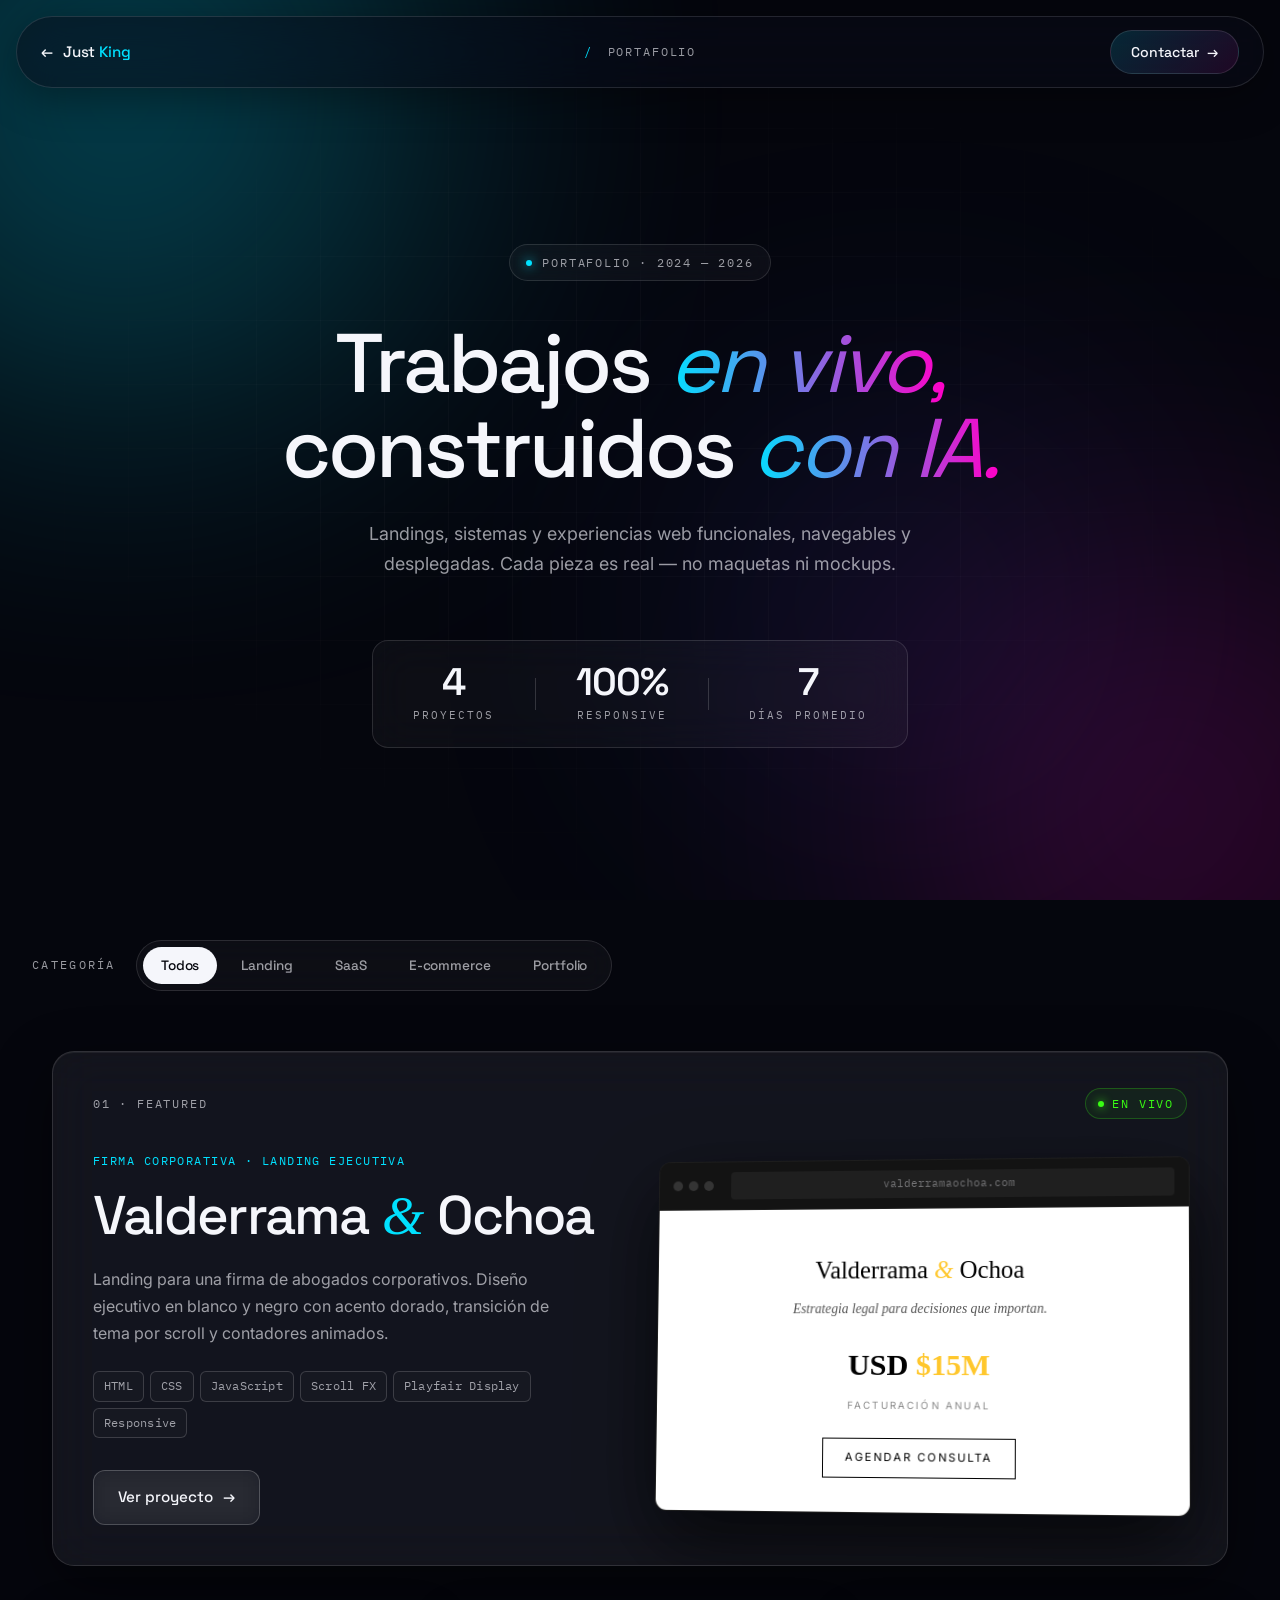
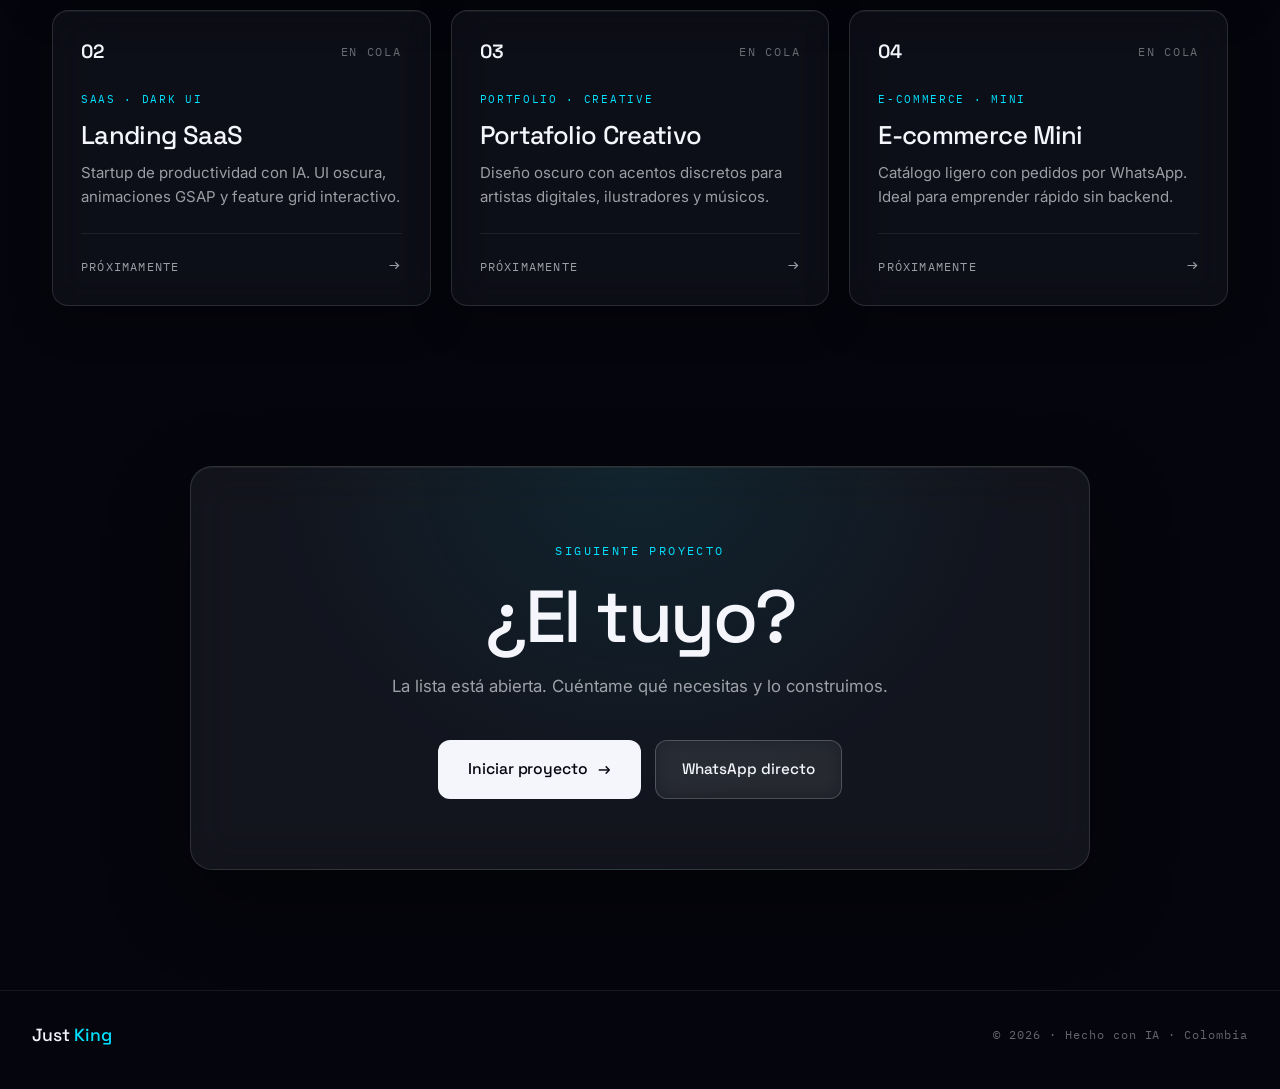
==== portafolio/index.html @ 05665120 "Portafolio: página dedicada futurista + ejecutiva - Nueva página en /portafolio/ con glassmorphism, " ====
<!DOCTYPE html>
<html lang="es">
<head>
  <meta charset="UTF-8" />
  <meta name="viewport" content="width=device-width, initial-scale=1.0" />
  <title>Portafolio — Just King</title>
  <meta name="description" content="Portafolio de Just King: landings, sistemas y experiencias web construidas con inteligencia artificial." />
  <meta name="theme-color" content="#050510" />

  <link rel="icon" type="image/png" href="../assets/logo.png" />

  <!-- Fonts: Space Grotesk (display + body) + IBM Plex Mono -->
  <link rel="preconnect" href="https://fonts.googleapis.com" />
  <link rel="preconnect" href="https://fonts.gstatic.com" crossorigin />
  <link href="https://fonts.googleapis.com/css2?family=Space+Grotesk:wght@300;400;500;600;700&family=IBM+Plex+Mono:wght@300;400;500&family=Inter:wght@300;400;500&display=swap" rel="stylesheet" />

  <link rel="stylesheet" href="css/portafolio.css" />
</head>
<body>

  <!-- Fondo ambiental: aurora suave -->
  <div class="ambient" aria-hidden="true">
    <span class="ambient__blob ambient__blob--1"></span>
    <span class="ambient__blob ambient__blob--2"></span>
    <span class="ambient__blob ambient__blob--3"></span>
    <div class="ambient__grid"></div>
  </div>

  <!-- Navbar -->
  <header class="nav">
    <a href="../index.html" class="nav__brand">
      <span class="nav__arrow">←</span>
      <span>Just <span class="accent">King</span></span>
    </a>

    <div class="nav__breadcrumb">
      <span>/</span> portafolio
    </div>

    <a href="../index.html#contact" class="nav__cta" data-magnetic>
      Contactar
      <span class="nav__cta-arrow">→</span>
    </a>
  </header>

  <!-- HERO -->
  <section class="hero">
    <div class="hero__inner">
      <div class="hero__eyebrow">
        <span class="hero__dot"></span>
        <span>Portafolio · 2024 — 2026</span>
      </div>

      <h1 class="hero__title">
        Trabajos <em>en vivo,</em><br />
        construidos <em>con IA.</em>
      </h1>

      <p class="hero__lead">
        Landings, sistemas y experiencias web funcionales, navegables y desplegadas.
        Cada pieza es real — no maquetas ni mockups.
      </p>

      <div class="hero__stats">
        <div class="hero-stat">
          <span class="hero-stat__num" data-count="4">4</span>
          <span class="hero-stat__label">Proyectos</span>
        </div>
        <div class="hero-stat__sep"></div>
        <div class="hero-stat">
          <span class="hero-stat__num" data-count="100" data-suffix="%">100%</span>
          <span class="hero-stat__label">Responsive</span>
        </div>
        <div class="hero-stat__sep"></div>
        <div class="hero-stat">
          <span class="hero-stat__num" data-count="7">7</span>
          <span class="hero-stat__label">Días promedio</span>
        </div>
      </div>
    </div>
  </section>

  <!-- FILTROS -->
  <section class="filters">
    <div class="filters__inner">
      <span class="filters__label">Categoría</span>
      <div class="filters__group">
        <button class="chip is-active" data-filter="all" data-magnetic>Todos</button>
        <button class="chip" data-filter="landing" data-magnetic>Landing</button>
        <button class="chip" data-filter="saas" data-magnetic>SaaS</button>
        <button class="chip" data-filter="ecommerce" data-magnetic>E-commerce</button>
        <button class="chip" data-filter="portfolio" data-magnetic>Portfolio</button>
      </div>
    </div>
  </section>

  <!-- WORKS -->
  <section class="works">

    <!-- Featured project -->
    <a href="valderrama-ochoa/index.html" target="_blank" rel="noopener"
       class="work-featured tilt" data-filter="landing">
      <div class="work-featured__meta">
        <span class="work-featured__idx">01 · Featured</span>
        <span class="work-featured__live"><span class="live-dot"></span> En vivo</span>
      </div>

      <div class="work-featured__grid">
        <div class="work-featured__info">
          <span class="work-featured__cat">Firma corporativa · Landing ejecutiva</span>
          <h2 class="work-featured__title">
            Valderrama <span class="work-featured__amp">&amp;</span> Ochoa
          </h2>
          <p class="work-featured__desc">
            Landing para una firma de abogados corporativos. Diseño ejecutivo en blanco y negro con acento dorado, transición de tema por scroll y contadores animados.
          </p>

          <ul class="work-featured__stack">
            <li>HTML</li><li>CSS</li><li>JavaScript</li>
            <li>Scroll FX</li><li>Playfair Display</li><li>Responsive</li>
          </ul>

          <span class="work-featured__cta">
            <span>Ver proyecto</span>
            <span class="work-featured__cta-arrow">→</span>
          </span>
        </div>

        <!-- Mockup del proyecto -->
        <div class="mockup">
          <div class="mockup__bar">
            <span></span><span></span><span></span>
            <div class="mockup__url">valderramaochoa.com</div>
          </div>
          <div class="mockup__screen">
            <div class="mockup__brand">Valderrama <span class="mockup__amp">&amp;</span> Ochoa</div>
            <div class="mockup__tag">Estrategia legal para decisiones que importan.</div>
            <div class="mockup__stat">USD <span class="mockup__gold">$15M</span></div>
            <div class="mockup__label">Facturación anual</div>
            <div class="mockup__btn">Agendar consulta</div>
          </div>
        </div>
      </div>
    </a>

    <!-- Grid -->
    <div class="works__grid">
      <article class="work-card tilt" data-filter="saas">
        <div class="work-card__head">
          <span class="work-card__num">02</span>
          <span class="work-card__status">En cola</span>
        </div>
        <span class="work-card__cat">SaaS · Dark UI</span>
        <h3 class="work-card__title">Landing SaaS</h3>
        <p class="work-card__desc">Startup de productividad con IA. UI oscura, animaciones GSAP y feature grid interactivo.</p>
        <div class="work-card__foot">
          <span class="work-card__note">Próximamente</span>
          <span class="work-card__arrow">→</span>
        </div>
      </article>

      <article class="work-card tilt" data-filter="portfolio">
        <div class="work-card__head">
          <span class="work-card__num">03</span>
          <span class="work-card__status">En cola</span>
        </div>
        <span class="work-card__cat">Portfolio · Creative</span>
        <h3 class="work-card__title">Portafolio Creativo</h3>
        <p class="work-card__desc">Diseño oscuro con acentos discretos para artistas digitales, ilustradores y músicos.</p>
        <div class="work-card__foot">
          <span class="work-card__note">Próximamente</span>
          <span class="work-card__arrow">→</span>
        </div>
      </article>

      <article class="work-card tilt" data-filter="ecommerce">
        <div class="work-card__head">
          <span class="work-card__num">04</span>
          <span class="work-card__status">En cola</span>
        </div>
        <span class="work-card__cat">E-commerce · Mini</span>
        <h3 class="work-card__title">E-commerce Mini</h3>
        <p class="work-card__desc">Catálogo ligero con pedidos por WhatsApp. Ideal para emprender rápido sin backend.</p>
        <div class="work-card__foot">
          <span class="work-card__note">Próximamente</span>
          <span class="work-card__arrow">→</span>
        </div>
      </article>
    </div>
  </section>

  <!-- CTA final -->
  <section class="cta">
    <div class="cta__panel">
      <span class="cta__eyebrow">Siguiente proyecto</span>
      <h2 class="cta__title">¿El tuyo?</h2>
      <p class="cta__lead">La lista está abierta. Cuéntame qué necesitas y lo construimos.</p>

      <div class="cta__actions">
        <a href="../index.html#contact" class="btn-primary" data-magnetic>
          <span>Iniciar proyecto</span>
          <span class="btn-primary__arrow">→</span>
        </a>
        <a href="https://wa.me/573237350147?text=Hola%20Just%20King%2C%20vi%20tu%20portafolio."
           target="_blank" rel="noopener" class="btn-ghost" data-magnetic>
          WhatsApp directo
        </a>
      </div>
    </div>
  </section>

  <!-- Footer minimal -->
  <footer class="foot">
    <div class="foot__row">
      <a href="../index.html" class="foot__brand">Just <span class="accent">King</span></a>
      <span class="foot__meta">© <span id="year"></span> · Hecho con IA · Colombia</span>
    </div>
  </footer>

  <script src="js/portafolio.js"></script>
</body>
</html>
---- portafolio/css/portafolio.css ----
/* =========================================================
   PORTAFOLIO — Just King
   Estilo futurista + ejecutivo · glassmorphism · sin cursor custom
   ========================================================= */

:root {
  --bg: #05060d;
  --bg-2: #0a0b16;
  --white: #ffffff;
  --pink: #ff00c8;
  --cyan: #00e1ff;
  --red: #ff0033;
  --green: #39ff14;

  --text: #f5f6fb;
  --muted: rgba(245, 246, 251, 0.62);
  --dim: rgba(245, 246, 251, 0.4);
  --line: rgba(255, 255, 255, 0.08);
  --line-strong: rgba(255, 255, 255, 0.16);

  /* Glass */
  --glass-bg: rgba(255, 255, 255, 0.035);
  --glass-bg-strong: rgba(255, 255, 255, 0.06);
  --glass-border: rgba(255, 255, 255, 0.12);
  --glass-border-strong: rgba(255, 255, 255, 0.22);

  --f-display: "Space Grotesk", "Inter", sans-serif;
  --f-body: "Inter", "Space Grotesk", sans-serif;
  --f-mono: "IBM Plex Mono", ui-monospace, monospace;

  --radius: 16px;
  --radius-lg: 22px;
  --nav-h: 72px;
}

*, *::before, *::after { box-sizing: border-box; }
html { scroll-behavior: smooth; }

body {
  margin: 0;
  background: var(--bg);
  color: var(--text);
  font-family: var(--f-body);
  font-weight: 400;
  line-height: 1.6;
  -webkit-font-smoothing: antialiased;
  overflow-x: hidden;
}

img { max-width: 100%; display: block; }
a { color: inherit; text-decoration: none; }
button { font-family: inherit; cursor: pointer; border: 0; background: transparent; color: inherit; }

h1, h2, h3 {
  margin: 0;
  font-family: var(--f-display);
  font-weight: 500;
  letter-spacing: -0.02em;
  line-height: 1.1;
}

.accent { color: var(--cyan); }

/* =========================================================
   AMBIENT: aurora suave + grid sutil
   ========================================================= */
.ambient {
  position: fixed;
  inset: 0;
  z-index: -1;
  overflow: hidden;
  pointer-events: none;
}
.ambient__blob {
  position: absolute;
  border-radius: 50%;
  filter: blur(140px);
  opacity: 0.28;
  animation: drift 30s ease-in-out infinite;
}
.ambient__blob--1 {
  width: 600px; height: 600px;
  background: var(--cyan);
  top: -200px; left: -180px;
}
.ambient__blob--2 {
  width: 500px; height: 500px;
  background: var(--pink);
  bottom: -160px; right: -140px;
  opacity: 0.2;
  animation-delay: -10s;
}
.ambient__blob--3 {
  width: 400px; height: 400px;
  background: #4a5fff;
  top: 45%; left: 55%;
  opacity: 0.14;
  animation-delay: -18s;
}
@keyframes drift {
  0%, 100% { transform: translate(0, 0); }
  33% { transform: translate(60px, -50px); }
  66% { transform: translate(-40px, 60px); }
}

/* Grid muy sutil de fondo (tech feel) */
.ambient__grid {
  position: absolute;
  inset: 0;
  background-image:
    linear-gradient(rgba(255, 255, 255, 0.025) 1px, transparent 1px),
    linear-gradient(90deg, rgba(255, 255, 255, 0.025) 1px, transparent 1px);
  background-size: 64px 64px;
  mask-image: radial-gradient(ellipse at center, black 30%, transparent 70%);
  -webkit-mask-image: radial-gradient(ellipse at center, black 30%, transparent 70%);
}

/* =========================================================
   NAVBAR (glass)
   ========================================================= */
.nav {
  position: fixed;
  top: 16px; left: 16px; right: 16px;
  z-index: 50;
  height: var(--nav-h);
  display: grid;
  grid-template-columns: 1fr auto 1fr;
  align-items: center;
  padding: 0 24px;
  background: rgba(10, 11, 22, 0.55);
  border: 1px solid var(--glass-border);
  border-radius: 999px;
  backdrop-filter: blur(20px) saturate(150%);
  -webkit-backdrop-filter: blur(20px) saturate(150%);
  box-shadow: 0 10px 40px rgba(0, 0, 0, 0.35);
}
.nav__brand {
  display: inline-flex;
  align-items: center;
  gap: 10px;
  font-family: var(--f-display);
  font-weight: 500;
  font-size: 0.95rem;
  letter-spacing: -0.01em;
  color: var(--text);
  transition: color 0.25s;
}
.nav__brand:hover { color: var(--cyan); }
.nav__arrow { display: inline-block; transition: transform 0.3s; }
.nav__brand:hover .nav__arrow { transform: translateX(-4px); }

.nav__breadcrumb {
  justify-self: center;
  font-family: var(--f-mono);
  font-size: 0.78rem;
  letter-spacing: 0.15em;
  text-transform: uppercase;
  color: var(--muted);
}
.nav__breadcrumb span { color: var(--cyan); margin-right: 6px; }

.nav__cta {
  justify-self: end;
  display: inline-flex;
  align-items: center;
  gap: 8px;
  font-family: var(--f-display);
  font-weight: 500;
  font-size: 0.88rem;
  padding: 10px 20px;
  color: var(--text);
  background: linear-gradient(135deg, rgba(0, 225, 255, 0.15), rgba(255, 0, 200, 0.1));
  border: 1px solid var(--glass-border);
  border-radius: 999px;
  transition: color 0.25s, border-color 0.25s, transform 0.25s, box-shadow 0.25s, gap 0.25s;
}
.nav__cta:hover {
  color: var(--white);
  border-color: var(--cyan);
  box-shadow: 0 0 0 4px rgba(0, 225, 255, 0.08);
  gap: 12px;
}
.nav__cta-arrow { transition: transform 0.25s; }
.nav__cta:hover .nav__cta-arrow { transform: translateX(3px); }

/* =========================================================
   HERO
   ========================================================= */
.hero {
  min-height: 100vh;
  padding: calc(var(--nav-h) + 80px) 32px 60px;
  display: flex;
  justify-content: center;
  align-items: center;
}
.hero__inner {
  max-width: 900px;
  text-align: center;
}

.hero__eyebrow {
  display: inline-flex;
  align-items: center;
  gap: 10px;
  padding: 8px 16px;
  border: 1px solid var(--glass-border);
  background: var(--glass-bg);
  backdrop-filter: blur(10px);
  -webkit-backdrop-filter: blur(10px);
  border-radius: 999px;
  font-family: var(--f-mono);
  font-size: 0.75rem;
  letter-spacing: 0.15em;
  text-transform: uppercase;
  color: var(--muted);
  margin-bottom: 40px;
}
.hero__dot {
  width: 6px; height: 6px;
  border-radius: 50%;
  background: var(--cyan);
  box-shadow: 0 0 12px var(--cyan);
  animation: heroPulse 2s ease-in-out infinite;
}
@keyframes heroPulse {
  0%, 100% { opacity: 1; transform: scale(1); }
  50% { opacity: 0.5; transform: scale(0.85); }
}

.hero__title {
  font-family: var(--f-display);
  font-weight: 500;
  font-size: clamp(2.6rem, 6.5vw, 5.5rem);
  line-height: 1.02;
  letter-spacing: -0.035em;
  margin: 0 0 28px;
  color: var(--text);
}
.hero__title em {
  font-style: italic;
  font-weight: 400;
  background: linear-gradient(90deg, var(--cyan) 0%, var(--pink) 100%);
  -webkit-background-clip: text;
  background-clip: text;
  color: transparent;
}

.hero__lead {
  font-size: clamp(1rem, 1.4vw, 1.15rem);
  color: var(--muted);
  max-width: 620px;
  margin: 0 auto 60px;
  line-height: 1.7;
}

.hero__stats {
  display: inline-flex;
  align-items: center;
  gap: 40px;
  padding: 22px 40px;
  background: var(--glass-bg);
  border: 1px solid var(--glass-border);
  border-radius: var(--radius);
  backdrop-filter: blur(20px);
  -webkit-backdrop-filter: blur(20px);
}
.hero-stat { text-align: center; }
.hero-stat__num {
  display: block;
  font-family: var(--f-display);
  font-weight: 600;
  font-size: clamp(1.8rem, 3vw, 2.4rem);
  line-height: 1;
  letter-spacing: -0.02em;
  color: var(--text);
}
.hero-stat__label {
  display: block;
  margin-top: 6px;
  font-family: var(--f-mono);
  font-size: 0.7rem;
  letter-spacing: 0.18em;
  text-transform: uppercase;
  color: var(--muted);
}
.hero-stat__sep {
  width: 1px;
  height: 32px;
  background: var(--line-strong);
}

/* =========================================================
   FILTROS
   ========================================================= */
.filters {
  padding: 40px 32px 30px;
}
.filters__inner {
  max-width: 1240px;
  margin: 0 auto;
  display: flex;
  align-items: center;
  flex-wrap: wrap;
  gap: 16px;
}
.filters__label {
  font-family: var(--f-mono);
  font-size: 0.72rem;
  letter-spacing: 0.2em;
  text-transform: uppercase;
  color: var(--muted);
  margin-right: 4px;
}
.filters__group {
  display: inline-flex;
  gap: 6px;
  padding: 6px;
  background: var(--glass-bg);
  border: 1px solid var(--glass-border);
  border-radius: 999px;
  backdrop-filter: blur(14px);
  -webkit-backdrop-filter: blur(14px);
  flex-wrap: wrap;
}
.chip {
  font-family: var(--f-display);
  font-size: 0.85rem;
  font-weight: 500;
  letter-spacing: -0.005em;
  color: var(--muted);
  padding: 10px 18px;
  border-radius: 999px;
  transition: color 0.25s, background 0.25s;
}
.chip:hover { color: var(--text); background: rgba(255, 255, 255, 0.04); }
.chip.is-active {
  color: var(--bg);
  background: var(--text);
}

/* =========================================================
   WORKS
   ========================================================= */
.works {
  padding: 30px 32px 80px;
  max-width: 1240px;
  margin: 0 auto;
}

/* Featured — glass panel principal */
.work-featured {
  display: block;
  position: relative;
  padding: 36px 40px 40px;
  margin-bottom: 44px;
  background: var(--glass-bg-strong);
  border: 1px solid var(--glass-border);
  border-radius: var(--radius-lg);
  backdrop-filter: blur(24px) saturate(140%);
  -webkit-backdrop-filter: blur(24px) saturate(140%);
  box-shadow:
    0 20px 60px rgba(0, 0, 0, 0.45),
    inset 0 1px 0 rgba(255, 255, 255, 0.06);
  transition: transform 0.5s cubic-bezier(.2,.7,.3,1),
              border-color 0.4s,
              box-shadow 0.4s;
  overflow: hidden;
  transform-style: preserve-3d;
}
/* Sheen sutil que se mueve al pasar el mouse */
.work-featured::after {
  content: "";
  position: absolute;
  inset: 0;
  background: radial-gradient(
    600px circle at var(--mx, 50%) var(--my, 0%),
    rgba(0, 225, 255, 0.08),
    transparent 40%
  );
  opacity: 0;
  transition: opacity 0.5s;
  pointer-events: none;
}
.work-featured:hover {
  border-color: var(--glass-border-strong);
  box-shadow:
    0 30px 80px rgba(0, 0, 0, 0.55),
    0 0 0 1px rgba(0, 225, 255, 0.15),
    inset 0 1px 0 rgba(255, 255, 255, 0.08);
}
.work-featured:hover::after { opacity: 1; }

.work-featured__meta {
  display: flex;
  align-items: center;
  justify-content: space-between;
  margin-bottom: 28px;
  font-family: var(--f-mono);
  font-size: 0.75rem;
  letter-spacing: 0.15em;
  text-transform: uppercase;
}
.work-featured__idx { color: var(--muted); }
.work-featured__live {
  display: inline-flex;
  align-items: center;
  gap: 8px;
  color: var(--green);
  padding: 5px 12px;
  border: 1px solid rgba(57, 255, 20, 0.25);
  background: rgba(57, 255, 20, 0.06);
  border-radius: 999px;
}
.live-dot {
  width: 6px; height: 6px;
  border-radius: 50%;
  background: var(--green);
  box-shadow: 0 0 10px var(--green);
  animation: livePulse 1.8s ease-in-out infinite;
}
@keyframes livePulse {
  0%, 100% { opacity: 1; }
  50% { opacity: 0.4; }
}

.work-featured__grid {
  display: grid;
  grid-template-columns: 1fr 1.05fr;
  gap: 48px;
  align-items: center;
}
.work-featured__cat {
  display: inline-block;
  font-family: var(--f-mono);
  font-size: 0.75rem;
  color: var(--cyan);
  letter-spacing: 0.12em;
  text-transform: uppercase;
  margin-bottom: 18px;
}
.work-featured__title {
  font-family: var(--f-display);
  font-size: clamp(2.2rem, 4.5vw, 3.4rem);
  font-weight: 500;
  line-height: 1;
  letter-spacing: -0.035em;
  margin: 0 0 22px;
  color: var(--text);
}
.work-featured__amp {
  font-family: "Playfair Display", serif;
  font-style: italic;
  font-weight: 400;
  color: var(--cyan);
  padding: 0 2px;
}
.work-featured__desc {
  color: var(--muted);
  font-size: 1rem;
  line-height: 1.7;
  margin: 0 0 24px;
  max-width: 460px;
}
.work-featured__stack {
  list-style: none;
  padding: 0;
  margin: 0 0 32px;
  display: flex;
  flex-wrap: wrap;
  gap: 6px;
}
.work-featured__stack li {
  font-family: var(--f-mono);
  font-size: 0.72rem;
  color: var(--muted);
  padding: 5px 10px;
  border: 1px solid var(--line-strong);
  background: rgba(255, 255, 255, 0.02);
  border-radius: 6px;
  letter-spacing: 0.02em;
}
.work-featured__cta {
  display: inline-flex;
  align-items: center;
  gap: 10px;
  font-family: var(--f-display);
  font-weight: 500;
  font-size: 0.95rem;
  color: var(--text);
  padding: 14px 24px;
  border: 1px solid var(--glass-border-strong);
  background: rgba(255, 255, 255, 0.04);
  border-radius: 12px;
  backdrop-filter: blur(10px);
  -webkit-backdrop-filter: blur(10px);
  transition: color 0.3s, border-color 0.3s, background 0.3s, gap 0.3s, box-shadow 0.3s;
}
.work-featured:hover .work-featured__cta {
  color: var(--bg);
  background: var(--cyan);
  border-color: var(--cyan);
  gap: 16px;
  box-shadow: 0 8px 30px rgba(0, 225, 255, 0.35);
}
.work-featured__cta-arrow { transition: transform 0.3s; }
.work-featured:hover .work-featured__cta-arrow { transform: translateX(4px); }

/* Mockup del proyecto */
.mockup {
  background: #0a0a0a;
  border: 1px solid rgba(255, 255, 255, 0.08);
  border-radius: 12px;
  overflow: hidden;
  box-shadow:
    0 30px 80px rgba(0, 0, 0, 0.7),
    inset 0 1px 0 rgba(255, 255, 255, 0.04);
  transform: perspective(1600px) rotateY(-6deg) rotateX(3deg);
  transition: transform 0.5s cubic-bezier(.2,.7,.3,1);
}
.work-featured:hover .mockup {
  transform: perspective(1600px) rotateY(-2deg) rotateX(1deg) translateY(-6px);
}
.mockup__bar {
  display: flex;
  align-items: center;
  gap: 6px;
  padding: 10px 14px;
  background: #131313;
  border-bottom: 1px solid rgba(255, 255, 255, 0.05);
}
.mockup__bar > span {
  width: 10px; height: 10px;
  border-radius: 50%;
  background: rgba(255, 255, 255, 0.14);
}
.mockup__url {
  flex: 1;
  margin-left: 12px;
  padding: 5px 10px;
  background: rgba(255, 255, 255, 0.05);
  border-radius: 4px;
  font-family: var(--f-mono);
  font-size: 0.7rem;
  color: var(--dim);
  text-align: center;
}
.mockup__screen {
  background: #fff;
  color: #000;
  padding: 42px 24px 34px;
  text-align: center;
  min-height: 300px;
  display: flex;
  flex-direction: column;
  align-items: center;
  justify-content: center;
  gap: 8px;
}
.mockup__brand {
  font-family: "Playfair Display", serif;
  font-size: 1.55rem;
  font-weight: 500;
  color: #000;
}
.mockup__amp { color: #ffc72c; font-style: italic; }
.mockup__tag {
  font-family: "Playfair Display", serif;
  font-style: italic;
  font-size: 0.85rem;
  color: #555;
  margin-bottom: 14px;
}
.mockup__stat {
  font-family: "Playfair Display", serif;
  font-size: 1.9rem;
  font-weight: 600;
  color: #000;
}
.mockup__gold { color: #ffc72c; }
.mockup__label {
  font-size: 0.62rem;
  letter-spacing: 0.22em;
  text-transform: uppercase;
  color: #888;
  margin-bottom: 16px;
}
.mockup__btn {
  display: inline-block;
  border: 1px solid #000;
  color: #000;
  font-family: "Inter", sans-serif;
  font-size: 0.7rem;
  letter-spacing: 0.18em;
  text-transform: uppercase;
  padding: 10px 22px;
}

/* Grid de cards */
.works__grid {
  display: grid;
  grid-template-columns: repeat(auto-fit, minmax(300px, 1fr));
  gap: 20px;
}
.work-card {
  position: relative;
  padding: 26px 28px 24px;
  background: var(--glass-bg);
  border: 1px solid var(--glass-border);
  border-radius: var(--radius);
  backdrop-filter: blur(18px) saturate(140%);
  -webkit-backdrop-filter: blur(18px) saturate(140%);
  box-shadow:
    0 12px 40px rgba(0, 0, 0, 0.35),
    inset 0 1px 0 rgba(255, 255, 255, 0.05);
  transition: transform 0.4s cubic-bezier(.2,.7,.3,1),
              border-color 0.3s,
              box-shadow 0.3s;
  transform-style: preserve-3d;
  display: flex;
  flex-direction: column;
}
.work-card:hover {
  border-color: var(--glass-border-strong);
  box-shadow:
    0 20px 60px rgba(0, 0, 0, 0.5),
    0 0 0 1px rgba(0, 225, 255, 0.1),
    inset 0 1px 0 rgba(255, 255, 255, 0.08);
}
.work-card__head {
  display: flex;
  justify-content: space-between;
  align-items: center;
  margin-bottom: 24px;
  font-family: var(--f-mono);
  font-size: 0.72rem;
  letter-spacing: 0.15em;
  text-transform: uppercase;
}
.work-card__num {
  font-family: var(--f-display);
  font-weight: 600;
  font-size: 1.2rem;
  letter-spacing: 0;
  color: var(--text);
}
.work-card__status { color: var(--dim); }
.work-card__cat {
  display: inline-block;
  font-family: var(--f-mono);
  font-size: 0.7rem;
  letter-spacing: 0.15em;
  text-transform: uppercase;
  color: var(--cyan);
  margin-bottom: 12px;
}
.work-card__title {
  font-family: var(--f-display);
  font-size: 1.6rem;
  font-weight: 500;
  letter-spacing: -0.025em;
  line-height: 1.1;
  margin: 0 0 12px;
  color: var(--text);
}
.work-card__desc {
  color: var(--muted);
  font-size: 0.94rem;
  line-height: 1.6;
  margin: 0 0 24px;
  flex-grow: 1;
}
.work-card__foot {
  display: flex;
  justify-content: space-between;
  align-items: center;
  padding-top: 18px;
  border-top: 1px solid var(--line);
  font-family: var(--f-mono);
  font-size: 0.75rem;
  letter-spacing: 0.1em;
}
.work-card__note { color: var(--muted); text-transform: uppercase; }
.work-card__arrow {
  font-size: 1.1rem;
  color: var(--muted);
  transition: transform 0.3s, color 0.3s;
}
.work-card:hover .work-card__arrow {
  transform: translateX(4px);
  color: var(--cyan);
}

/* Filtro: ocultar/mostrar */
.work-card.is-hidden,
.work-featured.is-hidden {
  opacity: 0;
  transform: scale(0.96);
  pointer-events: none;
  height: 0;
  padding: 0;
  margin: 0;
  border: 0;
  overflow: hidden;
  transition: opacity 0.3s, transform 0.3s;
}

/* =========================================================
   CTA
   ========================================================= */
.cta {
  padding: 80px 32px 120px;
}
.cta__panel {
  max-width: 900px;
  margin: 0 auto;
  padding: 70px 40px;
  text-align: center;
  background:
    radial-gradient(ellipse at top, rgba(0, 225, 255, 0.08), transparent 60%),
    var(--glass-bg-strong);
  border: 1px solid var(--glass-border);
  border-radius: var(--radius-lg);
  backdrop-filter: blur(24px) saturate(140%);
  -webkit-backdrop-filter: blur(24px) saturate(140%);
  box-shadow:
    0 30px 80px rgba(0, 0, 0, 0.45),
    inset 0 1px 0 rgba(255, 255, 255, 0.06);
}
.cta__eyebrow {
  display: inline-block;
  font-family: var(--f-mono);
  font-size: 0.75rem;
  letter-spacing: 0.2em;
  text-transform: uppercase;
  color: var(--cyan);
  margin-bottom: 20px;
}
.cta__title {
  font-family: var(--f-display);
  font-weight: 500;
  font-size: clamp(2.6rem, 6vw, 4.6rem);
  line-height: 1;
  letter-spacing: -0.035em;
  margin: 0 0 20px;
  color: var(--text);
}
.cta__lead {
  color: var(--muted);
  font-size: 1.05rem;
  margin: 0 0 40px;
}
.cta__actions {
  display: flex;
  gap: 14px;
  justify-content: center;
  flex-wrap: wrap;
}

.btn-primary {
  display: inline-flex;
  align-items: center;
  gap: 10px;
  padding: 16px 30px;
  background: var(--text);
  color: var(--bg);
  font-family: var(--f-display);
  font-weight: 500;
  font-size: 0.98rem;
  letter-spacing: -0.005em;
  border-radius: 12px;
  transition: transform 0.25s, box-shadow 0.25s, gap 0.25s, background 0.25s;
}
.btn-primary:hover {
  transform: translateY(-2px);
  gap: 14px;
  background: var(--cyan);
  box-shadow: 0 12px 40px rgba(0, 225, 255, 0.35);
}
.btn-primary__arrow { transition: transform 0.3s; }
.btn-primary:hover .btn-primary__arrow { transform: translateX(3px); }

.btn-ghost {
  display: inline-flex;
  align-items: center;
  padding: 16px 26px;
  color: var(--text);
  font-family: var(--f-display);
  font-weight: 500;
  font-size: 0.95rem;
  border: 1px solid var(--glass-border-strong);
  background: var(--glass-bg);
  border-radius: 12px;
  backdrop-filter: blur(10px);
  -webkit-backdrop-filter: blur(10px);
  transition: border-color 0.25s, color 0.25s, background 0.25s, transform 0.25s;
}
.btn-ghost:hover {
  border-color: var(--cyan);
  color: var(--cyan);
  transform: translateY(-2px);
}

/* =========================================================
   FOOTER
   ========================================================= */
.foot {
  padding: 30px 32px 40px;
  border-top: 1px solid var(--line);
}
.foot__row {
  max-width: 1240px;
  margin: 0 auto;
  display: flex;
  justify-content: space-between;
  align-items: center;
  gap: 20px;
  flex-wrap: wrap;
}
.foot__brand {
  font-family: var(--f-display);
  font-weight: 500;
  font-size: 1.1rem;
  color: var(--text);
}
.foot__meta {
  font-family: var(--f-mono);
  font-size: 0.75rem;
  color: var(--dim);
  letter-spacing: 0.08em;
}

/* =========================================================
   RESPONSIVE
   ========================================================= */
@media (max-width: 900px) {
  .nav {
    grid-template-columns: 1fr auto;
    padding: 0 18px;
    border-radius: 20px;
    top: 12px; left: 12px; right: 12px;
  }
  .nav__breadcrumb { display: none; }
  .nav__cta { padding: 8px 14px; font-size: 0.8rem; }

  .hero { padding: calc(var(--nav-h) + 60px) 20px 40px; }

  .work-featured { padding: 26px 22px 30px; }
  .work-featured__grid { grid-template-columns: 1fr; gap: 32px; }
  .mockup { transform: none; }
  .work-featured:hover .mockup { transform: translateY(-4px); }

  .cta__panel { padding: 50px 28px; }
  .cta { padding: 60px 20px 90px; }
}

@media (max-width: 560px) {
  .hero__stats {
    flex-direction: column;
    gap: 18px;
    padding: 22px 40px;
  }
  .hero-stat__sep { width: 40px; height: 1px; }

  .filters__inner { gap: 10px; }
  .filters__group { padding: 4px; }
  .chip { padding: 8px 14px; font-size: 0.78rem; }

  .work-card { padding: 22px 22px 20px; }
}

@media (prefers-reduced-motion: reduce) {
  *, *::before, *::after {
    animation-duration: 0.01ms !important;
    animation-iteration-count: 1 !important;
    transition-duration: 0.01ms !important;
    scroll-behavior: auto !important;
  }
}
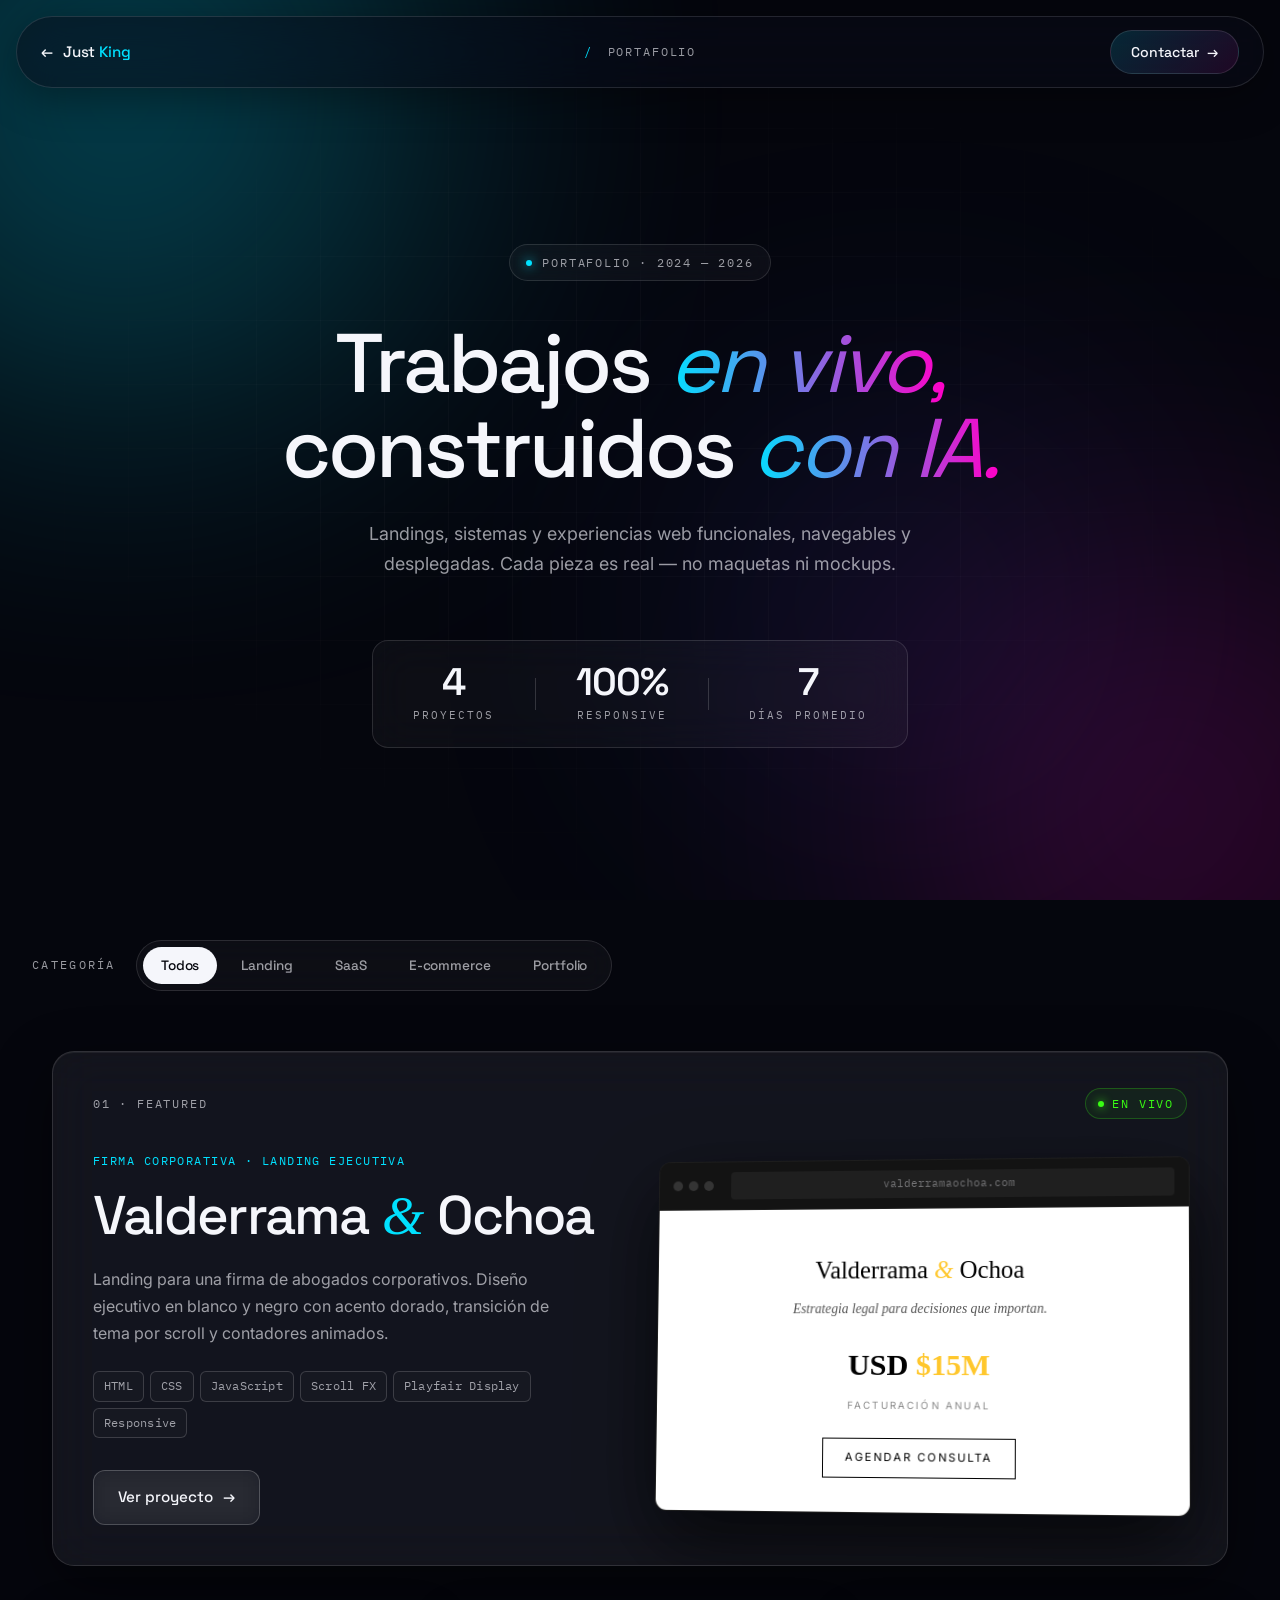
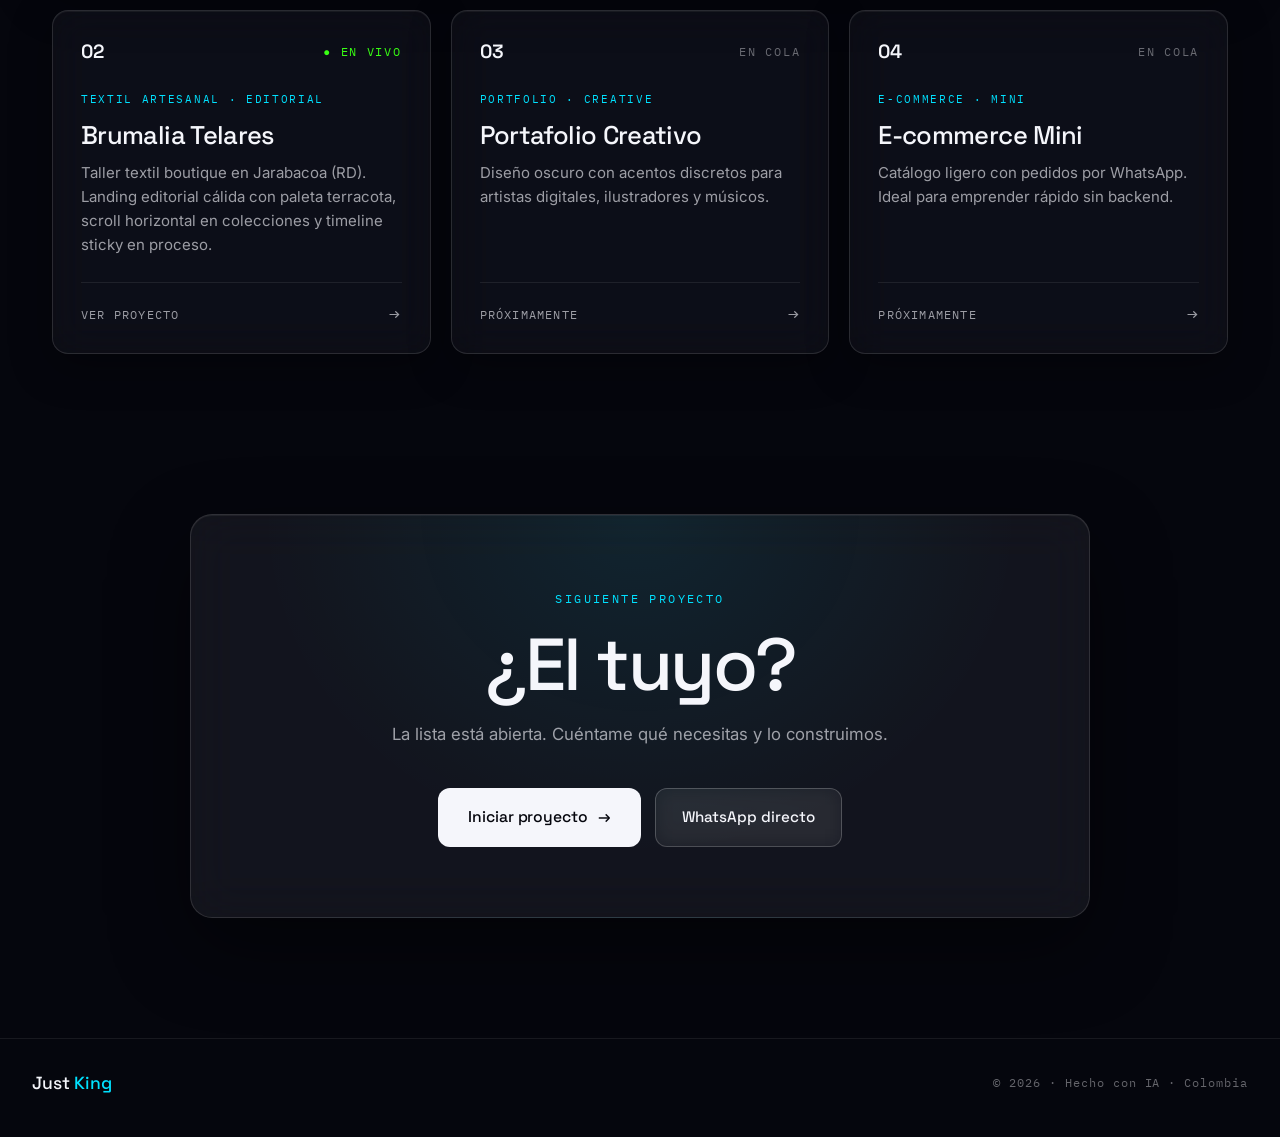
==== commit 7990c445: "Añadir proyecto Brumalia Telares al portafolio - Nuevo proyecto: landing editorial cálida para talle" ====
--- a/portafolio/index.html
+++ b/portafolio/index.html
@@ -145,19 +145,20 @@
 
     <!-- Grid -->
     <div class="works__grid">
-      <article class="work-card tilt" data-filter="saas">
+      <a class="work-card tilt work-card--live" data-filter="ecommerce"
+         href="brumalia-telares/index.html" target="_blank" rel="noopener">
         <div class="work-card__head">
           <span class="work-card__num">02</span>
-          <span class="work-card__status">En cola</span>
-        </div>
-        <span class="work-card__cat">SaaS · Dark UI</span>
-        <h3 class="work-card__title">Landing SaaS</h3>
-        <p class="work-card__desc">Startup de productividad con IA. UI oscura, animaciones GSAP y feature grid interactivo.</p>
+          <span class="work-card__status work-card__status--live">● En vivo</span>
+        </div>
+        <span class="work-card__cat">Textil artesanal · Editorial</span>
+        <h3 class="work-card__title">Brumalia Telares</h3>
+        <p class="work-card__desc">Taller textil boutique en Jarabacoa (RD). Landing editorial cálida con paleta terracota, scroll horizontal en colecciones y timeline sticky en proceso.</p>
         <div class="work-card__foot">
-          <span class="work-card__note">Próximamente</span>
+          <span class="work-card__note">Ver proyecto</span>
           <span class="work-card__arrow">→</span>
         </div>
-      </article>
+      </a>
 
       <article class="work-card tilt" data-filter="portfolio">
         <div class="work-card__head">
--- a/portafolio/css/portafolio.css
+++ b/portafolio/css/portafolio.css
@@ -644,6 +644,11 @@
   color: var(--text);
 }
 .work-card__status { color: var(--dim); }
+.work-card__status--live {
+  color: var(--green);
+  animation: livePulse 1.8s ease-in-out infinite;
+}
+a.work-card { cursor: pointer; display: flex; flex-direction: column; }
 .work-card__cat {
   display: inline-block;
   font-family: var(--f-mono);
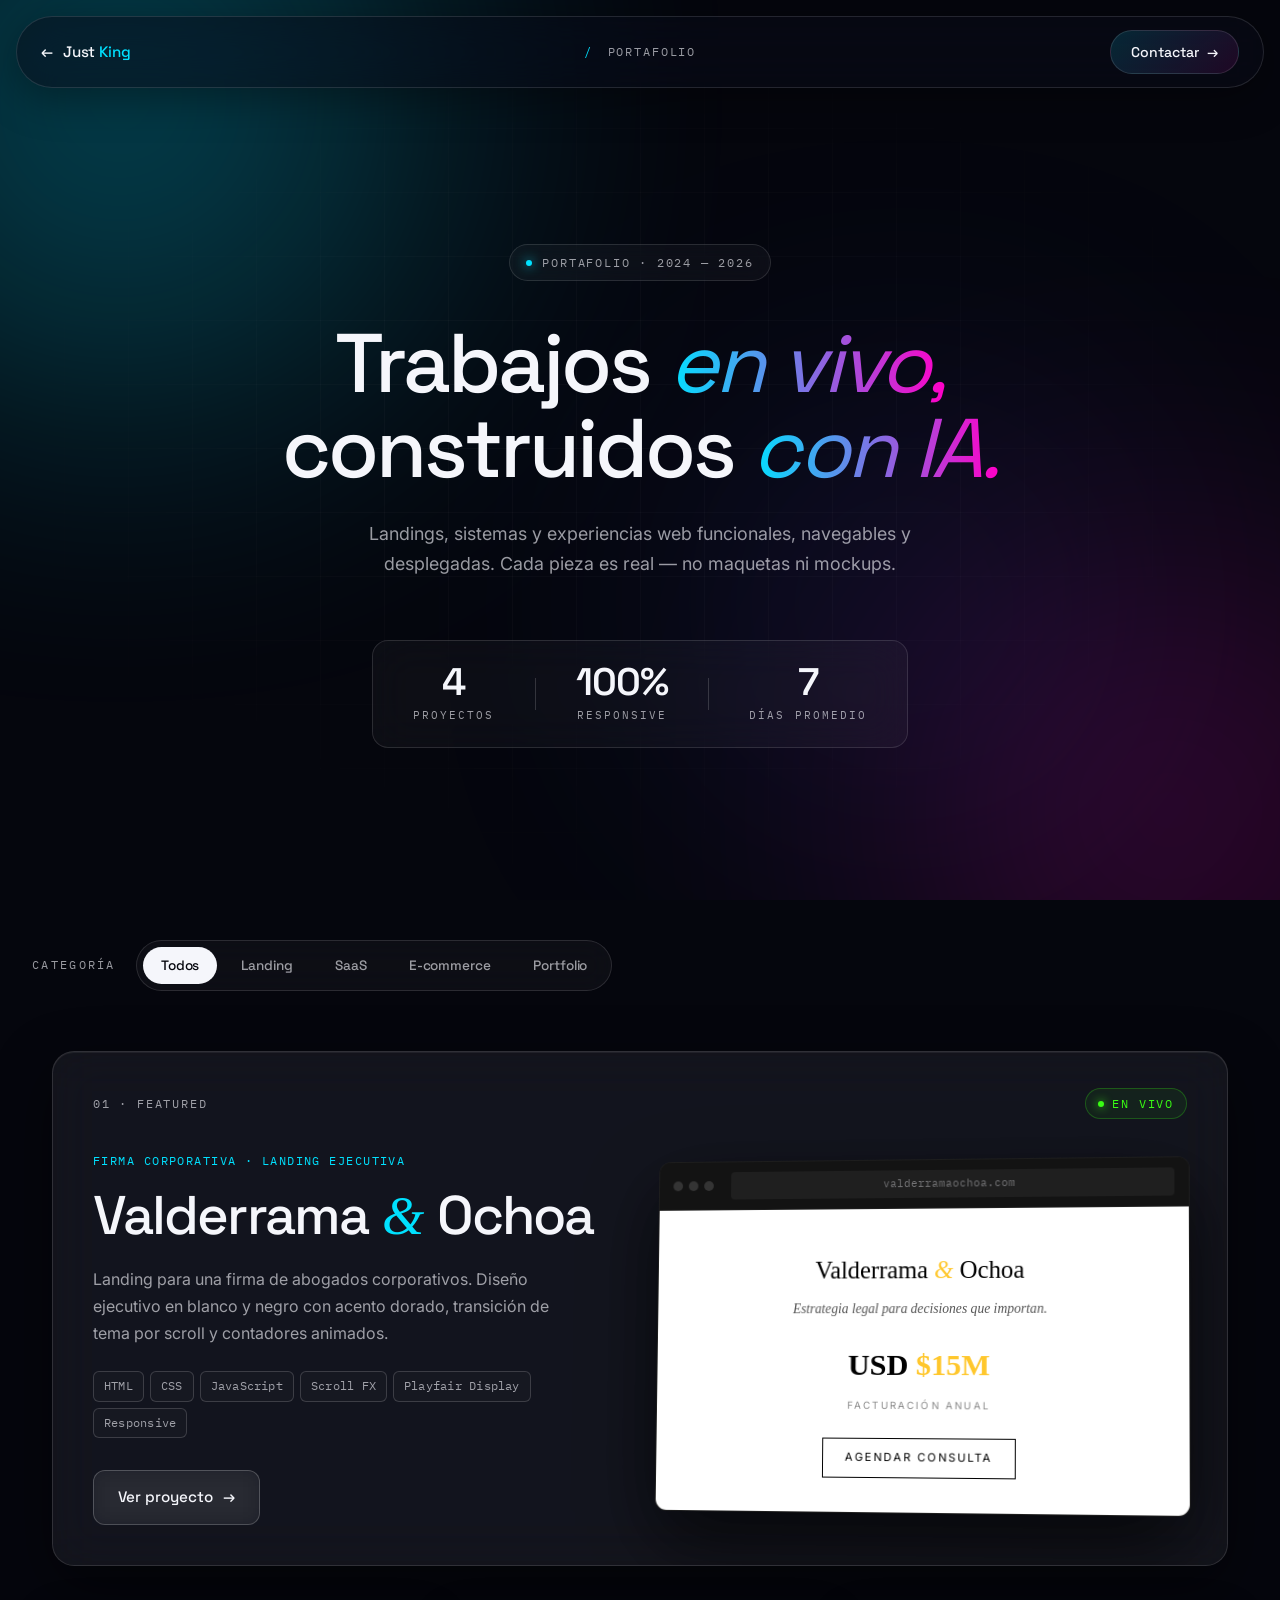
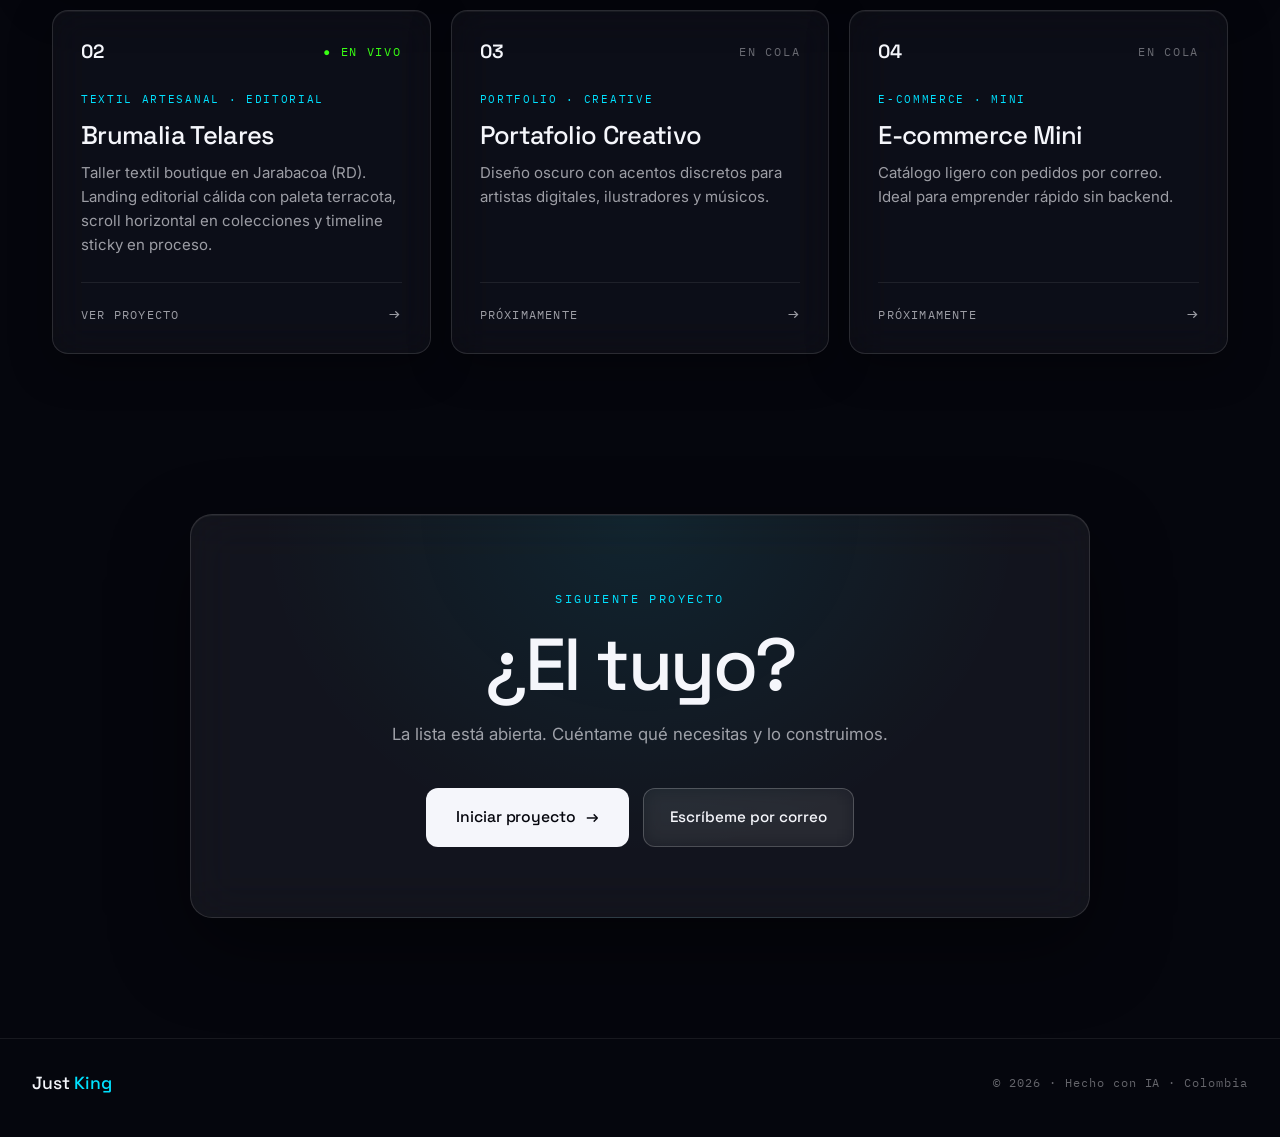
==== commit 3aef5b10: "Quitar WhatsApp de todo el sitio, dejar correo como canal directo" ====
--- a/portafolio/index.html
+++ b/portafolio/index.html
@@ -181,7 +181,7 @@
         </div>
         <span class="work-card__cat">E-commerce · Mini</span>
         <h3 class="work-card__title">E-commerce Mini</h3>
-        <p class="work-card__desc">Catálogo ligero con pedidos por WhatsApp. Ideal para emprender rápido sin backend.</p>
+        <p class="work-card__desc">Catálogo ligero con pedidos por correo. Ideal para emprender rápido sin backend.</p>
         <div class="work-card__foot">
           <span class="work-card__note">Próximamente</span>
           <span class="work-card__arrow">→</span>
@@ -202,9 +202,9 @@
           <span>Iniciar proyecto</span>
           <span class="btn-primary__arrow">→</span>
         </a>
-        <a href="https://wa.me/573237350147?text=Hola%20Just%20King%2C%20vi%20tu%20portafolio."
-           target="_blank" rel="noopener" class="btn-ghost" data-magnetic>
-          WhatsApp directo
+        <a href="mailto:justk.service@gmail.com"
+           class="btn-ghost" data-magnetic>
+          Escríbeme por correo
         </a>
       </div>
     </div>
